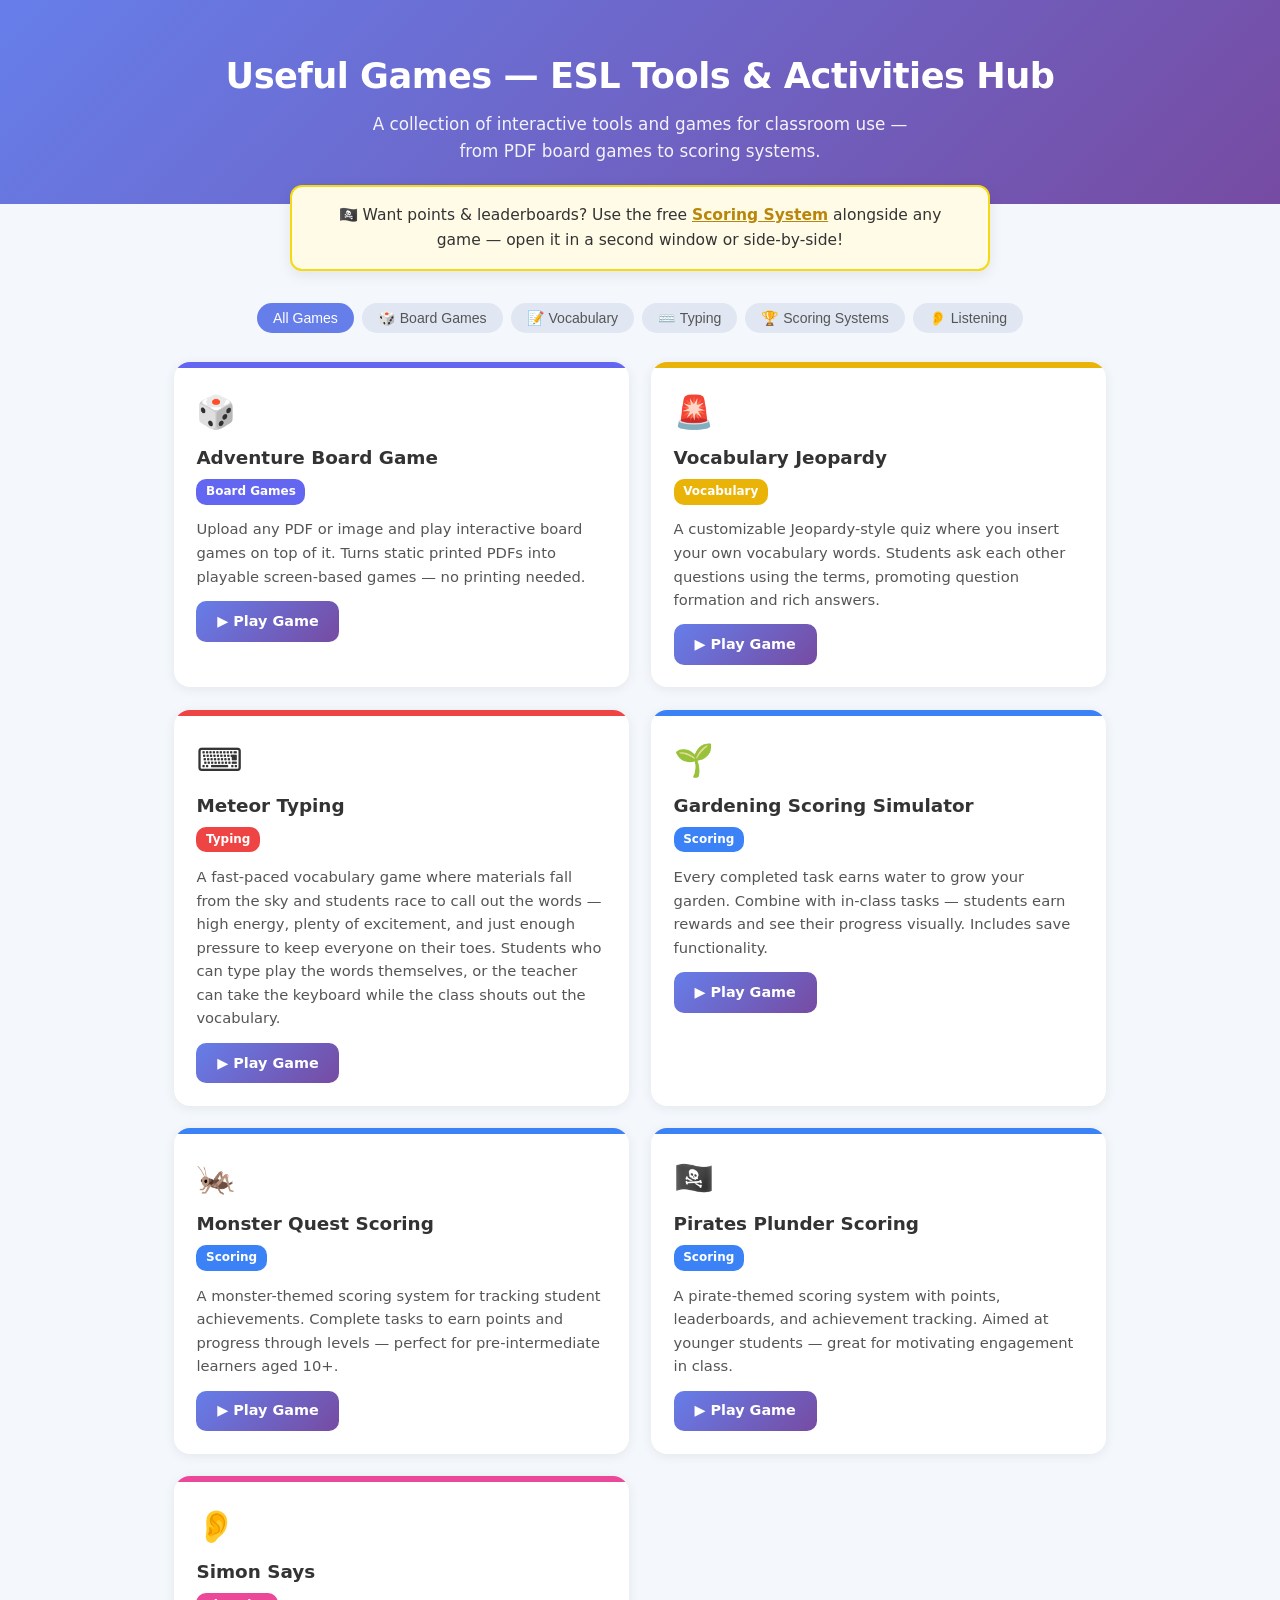
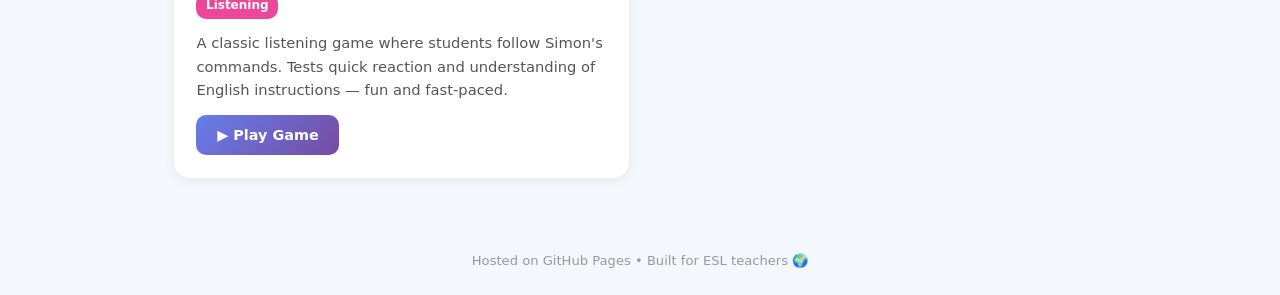
==== index.html @ c33f785d "Add index.html for ESL tools and activities hub" ====
<!DOCTYPE html>
<html lang="en">
<head>
  <meta charset="UTF-8" />
  <meta name="viewport" content="width=device-width, initial-scale=1.0" />
  <title>Useful Games — ESL Tools &amp; Activities Hub</title>
  <style>
    *, *::before, *::after { box-sizing: border-box; margin: 0; padding: 0; }
    body {
      font-family: 'Segoe UI', system-ui, -apple-system, sans-serif;
      background: #f4f7fb;
      color: #333;
      line-height: 1.6;
      min-height: 100vh;
    }

    .hero {
      background: linear-gradient(135deg, #667eea 0%, #764ba2 100%);
      color: #fff;
      text-align: center;
      padding: 3rem 1.5rem 2.5rem;
    }
    .hero h1 {
      font-size: 2.2rem;
      font-weight: 700;
      letter-spacing: -0.5px;
      margin-bottom: 0.4rem;
    }
    .hero p {
        font-size: 1.05rem; opacity: 0.92; max-width: 560px; margin: 0 auto;
    }

    .scoring-banner {
      max-width: 700px;
      margin: -1.2rem auto 2rem;
      padding: 1rem 1.4rem;
      background: #fffbe6;
      border: 2px solid #f5d913;
      border-radius: 12px;
      text-align: center;
      font-size: 0.97rem;
      box-shadow: 0 4px 14px rgba(0,0,0,0.08);
    }
    .scoring-banner a { color: #b8860b; font-weight: 600; text-decoration: underline; }

    .filters {
      display: flex;
      flex-wrap: wrap;
      justify-content: center;
      gap: 0.5rem;
      max-width: 960px;
      margin: 0 auto 1.8rem;
      padding: 0 1rem;
    }
    .filters button {
      border: none;
      background: #e0e7f3;
      color: #555;
      font-size: 0.88rem;
      padding: 0.45rem 1rem;
      border-radius: 20px;
      cursor: pointer;
      transition: all .2s;
    }
    .filters button:hover, .filters button.active {
        background: #667eea; color: #fff;
    }

    .grid {
      display: grid;
      grid-template-columns: repeat(auto-fill, minmax(300px, 1fr));
      gap: 1.4rem;
      max-width: 980px;
      margin: 0 auto;
      padding: 0 1.5rem 3rem;
    }

    .card {
      background: #fff;
      border-radius: 16px;
      box-shadow: 0 2px 12px rgba(0,0,0,0.07);
      overflow: hidden;
      transition: transform .2s, box-shadow .2s;
    }
    .card:hover {
        transform: translateY(-4px);
        box-shadow: 0 8px 24px rgba(0,0,0,0.12);
    }

    .card[hidden] {
      display: none;
    }

    .card-band { height: 6px; }

    .card-body { padding: 1.2rem 1.4rem 1.4rem; }

    .card-emoji { font-size: 2rem; margin-bottom: 0.3rem; }
    .card-title { font-size: 1.15rem; font-weight: 700; margin-bottom: 0.4rem; }

    .card-tags { display: flex; flex-wrap: wrap; gap: 0.35rem; margin-bottom: 0.8rem; }
    .tag {
      font-size: 0.75rem;
      padding: 0.2rem 0.6rem;
      border-radius: 10px;
      font-weight: 600;
      color: #fff;
    }

    .card-desc { font-size: 0.92rem; color: #555; margin-bottom: 0.8rem; }

    .play-btn {
      display: inline-block;
      text-decoration: none;
      background: linear-gradient(135deg, #667eea, #764ba2);
      color: #fff;
      font-weight: 600;
      font-size: 0.9rem;
      padding: 0.55rem 1.3rem;
      border-radius: 10px;
      transition: opacity .2s;
    }
    .play-btn:hover { opacity: 0.88; }

    .cat-boardgames   { background: #6366f1; }
    .cat-vocabulary   { background: #eab308; color: #fff; }
    .cat-typing       { background: #ef4444; }
    .cat-scoring      { background: #3b82f6; }
    .cat-listening    { background: #ec4899; }

    footer {
      text-align: center;
      padding: 1.5rem;
      font-size: 0.82rem;
      color: #999;
    }

    @media (max-width: 600px) {
        .hero h1 { font-size: 1.6rem; }
        .grid { grid-template-columns: 1fr; }
    }

    noscript {
      display: block;
      background: #fff3cd;
      border: 2px solid #ffc107;
      border-radius: 8px;
      padding: 1rem 1.5rem;
      margin: 0 auto 2rem;
      max-width: 700px;
      text-align: center;
      font-size: 0.9rem;
      color: #856404;
    }
  </style>
</head>
<body>

  <header class="hero">
    <h1>Useful Games — ESL Tools &amp; Activities Hub</h1>
    <p>A collection of interactive tools and games for classroom use — from PDF board games to scoring systems.</p>
  </header>

  <div class="scoring-banner">
    🏴‍☠️ Want points &amp; leaderboards? Use the free <a href="https://englishwithc.github.io/useful-games/scoring-pirates-plunder/" target="_blank" rel="noopener">Scoring System</a> alongside any game — open it in a second window or side-by-side!
  </div>

  <div class="filters" id="filters">
    <button class="active" data-filter="all">All Games</button>
    <button data-filter="boardgames">🎲 Board Games</button>
    <button data-filter="vocabulary">📝 Vocabulary</button>
    <button data-filter="typing">⌨️ Typing</button>
    <button data-filter="scoring">🏆 Scoring Systems</button>
    <button data-filter="listening">👂 Listening</button>
  </div>

  <main class="grid" id="grid">
    <article class="card" data-cat="boardgames">
      <div class="card-band" style="background:#6366f1"></div>
      <div class="card-body">
        <div class="card-emoji">🎲</div>
        <div class="card-title">Adventure Board Game</div>
        <div class="card-tags"><span class="tag cat-boardgames">Board Games</span></div>
        <p class="card-desc">Upload any PDF or image and play interactive board games on top of it. Turns static printed PDFs into playable screen-based games — no printing needed.</p>
        <a class="play-btn" href="./boardgame-from-pdf/" target="_blank" rel="noopener">▶ Play Game</a>
      </div>
    </article>

    <article class="card" data-cat="vocabulary">
      <div class="card-band" style="background:#eab308"></div>
      <div class="card-body">
        <div class="card-emoji">🚨</div>
        <div class="card-title">Vocabulary Jeopardy</div>
        <div class="card-tags"><span class="tag cat-vocabulary">Vocabulary</span></div>
        <p class="card-desc">A customizable Jeopardy-style quiz where you insert your own vocabulary words. Students ask each other questions using the terms, promoting question formation and rich answers.</p>
        <a class="play-btn" href="./jeopardy-question-edition/" target="_blank" rel="noopener">▶ Play Game</a>
      </div>
    </article>

    <article class="card" data-cat="typing">
      <div class="card-band" style="background:#ef4444"></div>
      <div class="card-body">
        <div class="card-emoji">⌨️</div>
        <div class="card-title">Meteor Typing</div>
        <div class="card-tags"><span class="tag cat-typing">Typing</span></div>
        <p class="card-desc">A fast-paced vocabulary game where materials fall from the sky and students race to call out the words — high energy, plenty of excitement, and just enough pressure to keep everyone on their toes. Students who can type play the words themselves, or the teacher can take the keyboard while the class shouts out the vocabulary.</p>
        <a class="play-btn" href="./meteor-typing/" target="_blank" rel="noopener">▶ Play Game</a>
      </div>
    </article>

    <article class="card" data-cat="scoring">
      <div class="card-band" style="background:#3b82f6"></div>
      <div class="card-body">
        <div class="card-emoji">🌱</div>
        <div class="card-title">Gardening Scoring Simulator</div>
        <div class="card-tags"><span class="tag cat-scoring">Scoring</span></div>
        <p class="card-desc">Every completed task earns water to grow your garden. Combine with in-class tasks — students earn rewards and see their progress visually. Includes save functionality.</p>
        <a class="play-btn" href="./scoring-gardening-simulator/" target="_blank" rel="noopener">▶ Play Game</a>
      </div>
    </article>

    <article class="card" data-cat="scoring">
      <div class="card-band" style="background:#3b82f6"></div>
      <div class="card-body">
        <div class="card-emoji">🦗</div>
        <div class="card-title">Monster Quest Scoring</div>
        <div class="card-tags"><span class="tag cat-scoring">Scoring</span></div>
        <p class="card-desc">A monster-themed scoring system for tracking student achievements. Complete tasks to earn points and progress through levels — perfect for pre-intermediate learners aged 10+.</p>
        <a class="play-btn" href="./scoring-monster-quest/" target="_blank" rel="noopener">▶ Play Game</a>
      </div>
    </article>

    <article class="card" data-cat="scoring">
      <div class="card-band" style="background:#3b82f6"></div>
      <div class="card-body">
        <div class="card-emoji">🏴‍☠️</div>
        <div class="card-title">Pirates Plunder Scoring</div>
        <div class="card-tags"><span class="tag cat-scoring">Scoring</span></div>
        <p class="card-desc">A pirate-themed scoring system with points, leaderboards, and achievement tracking. Aimed at younger students — great for motivating engagement in class.</p>
        <a class="play-btn" href="./scoring-pirates-plunder/" target="_blank" rel="noopener">▶ Play Game</a>
      </div>
    </article>

    <article class="card" data-cat="listening">
      <div class="card-band" style="background:#ec4899"></div>
      <div class="card-body">
        <div class="card-emoji">👂</div>
        <div class="card-title">Simon Says</div>
        <div class="card-tags"><span class="tag cat-listening">Listening</span></div>
        <p class="card-desc">A classic listening game where students follow Simon's commands. Tests quick reaction and understanding of English instructions — fun and fast-paced.</p>
        <a class="play-btn" href="./simon-says/" target="_blank" rel="noopener">▶ Play Game</a>
      </div>
    </article>
  </main>

  <noscript>
    🔔 JavaScript is disabled in your browser. The game cards below require JavaScript to load. Please enable JavaScript to browse and filter the games.
  </noscript>

  <footer>Hosted on GitHub Pages &bull; Built for ESL teachers 🌍</footer>

<script>
  const grid = document.getElementById('grid');
  const cards = Array.from(grid.querySelectorAll('.card'));

  document.getElementById('filters').addEventListener('click', function (e) {
    const btn = e.target.closest('button');
    if (!btn) return;

    document.querySelectorAll('#filters button')
      .forEach(b => b.classList.toggle('active', b === btn));

    const filter = btn.dataset.filter;
    cards.forEach(card => {
      const cats = card.dataset.cat.split(',');
      card.hidden = !(filter === 'all' || cats.includes(filter));
    });
  });
</script>
</body>
</html>
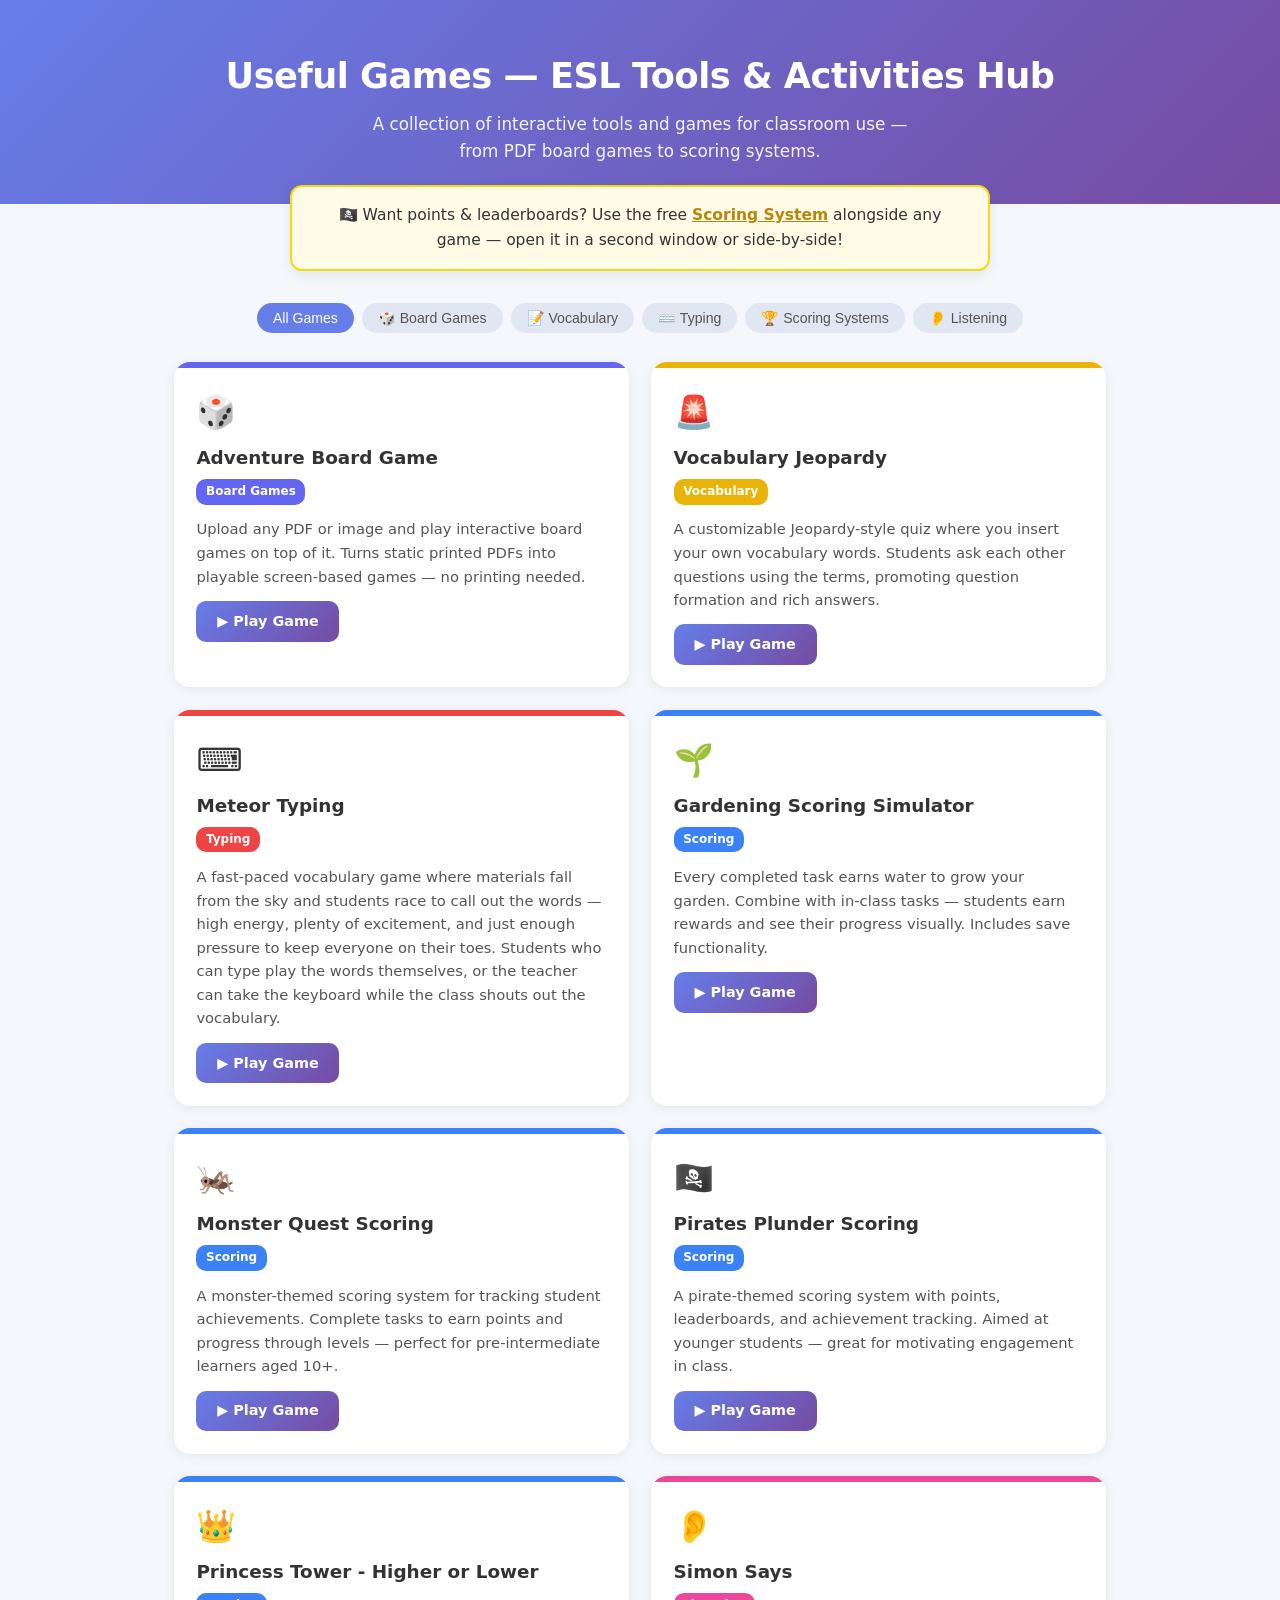
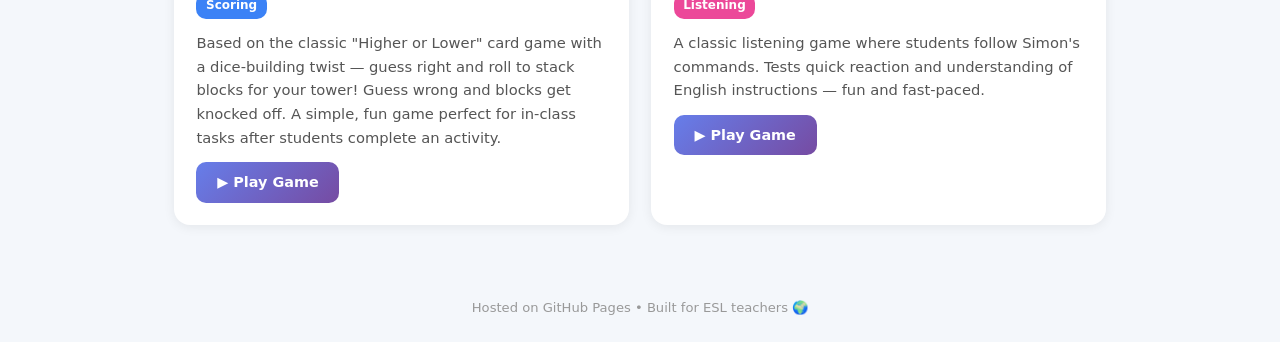
==== commit 299930d7: "Update index.html" ====
--- a/index.html
+++ b/index.html
@@ -241,6 +241,17 @@
       </div>
     </article>
 
+    <article class="card" data-cat="scoring">
+      <div class="card-band" style="background:#3b82f6"></div>
+      <div class="card-body">
+        <div class="card-emoji">👑</div>
+        <div class="card-title">Princess Tower - Higher or Lower</div>
+        <div class="card-tags"><span class="tag cat-scoring">Scoring</span></div>
+        <p class="card-desc">Based on the classic "Higher or Lower" card game with a dice-building twist — guess right and roll to stack blocks for your tower! Guess wrong and blocks get knocked off. A simple, fun game perfect for in-class tasks after students complete an activity.</p>
+        <a class="play-btn" href="./scoring-princess-tower/" target="_blank" rel="noopener">▶ Play Game</a>
+      </div>
+    </article>
+
     <article class="card" data-cat="listening">
       <div class="card-band" style="background:#ec4899"></div>
       <div class="card-body">
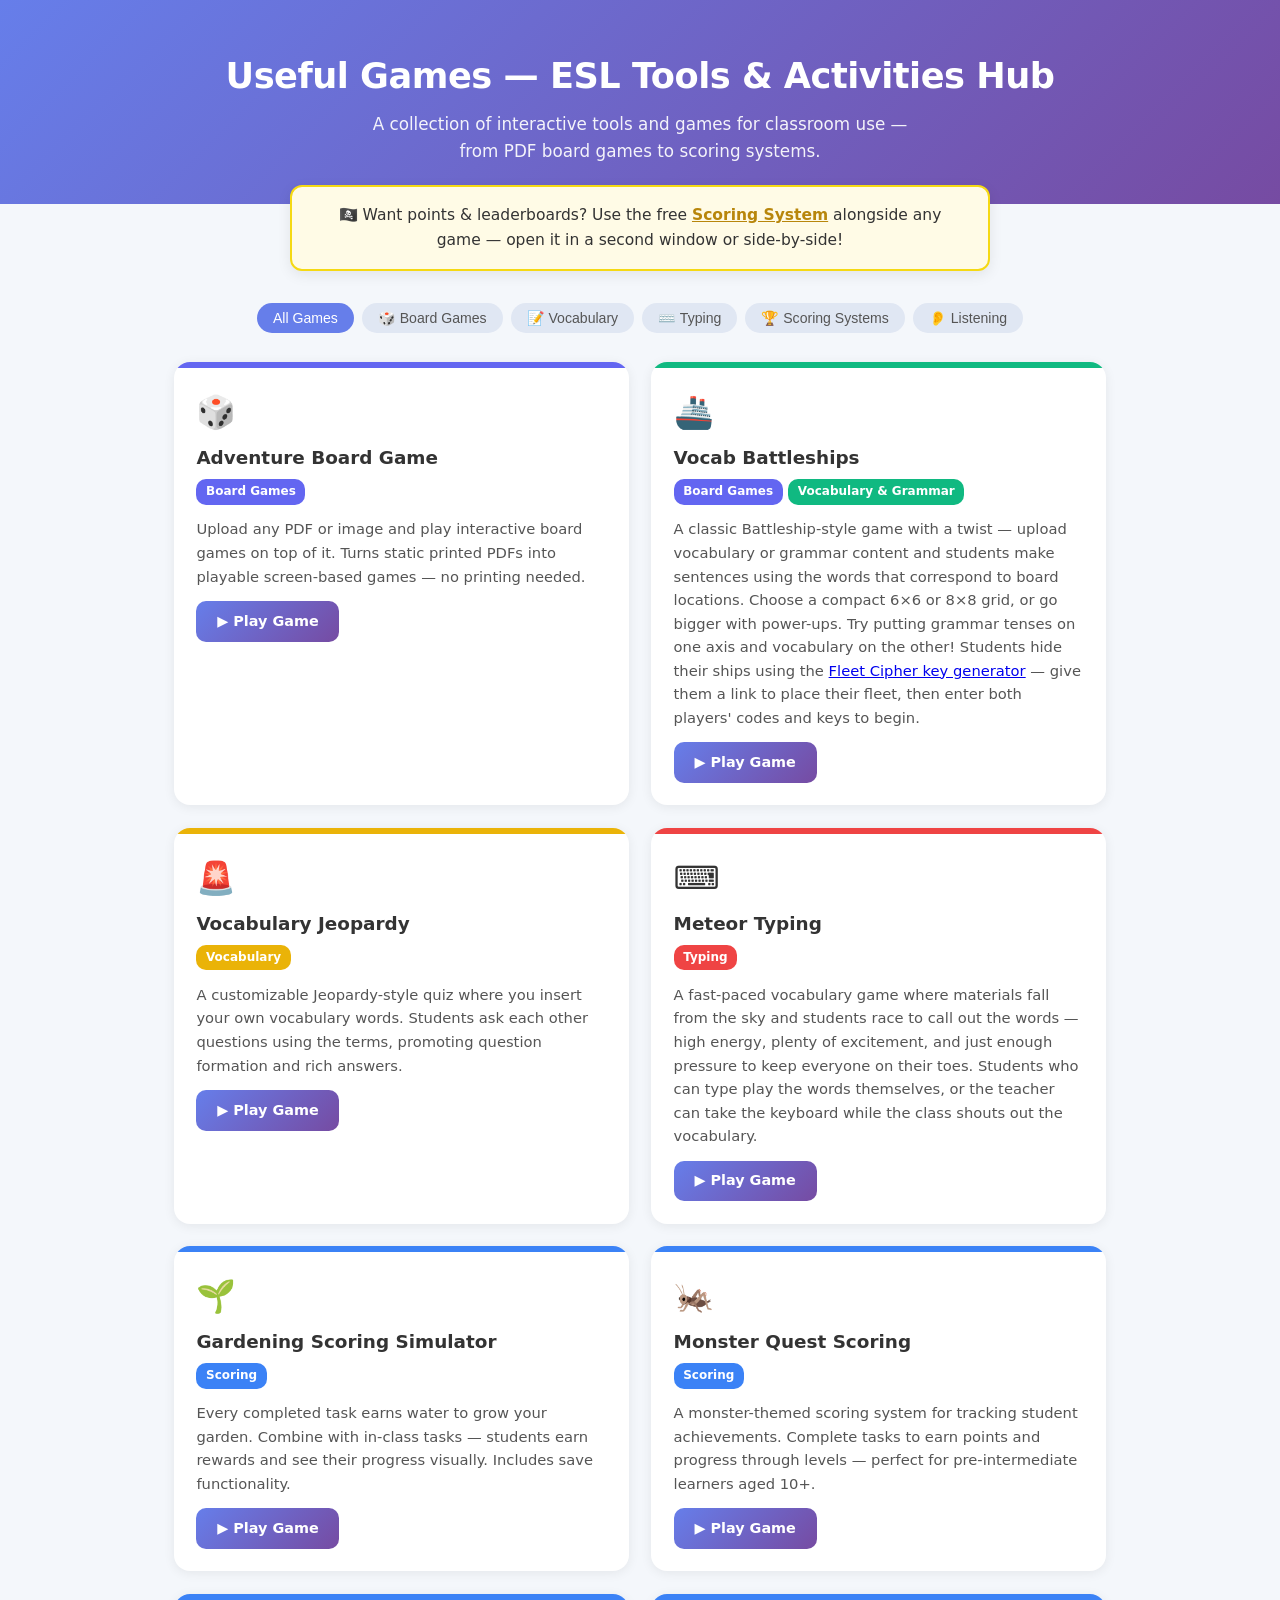
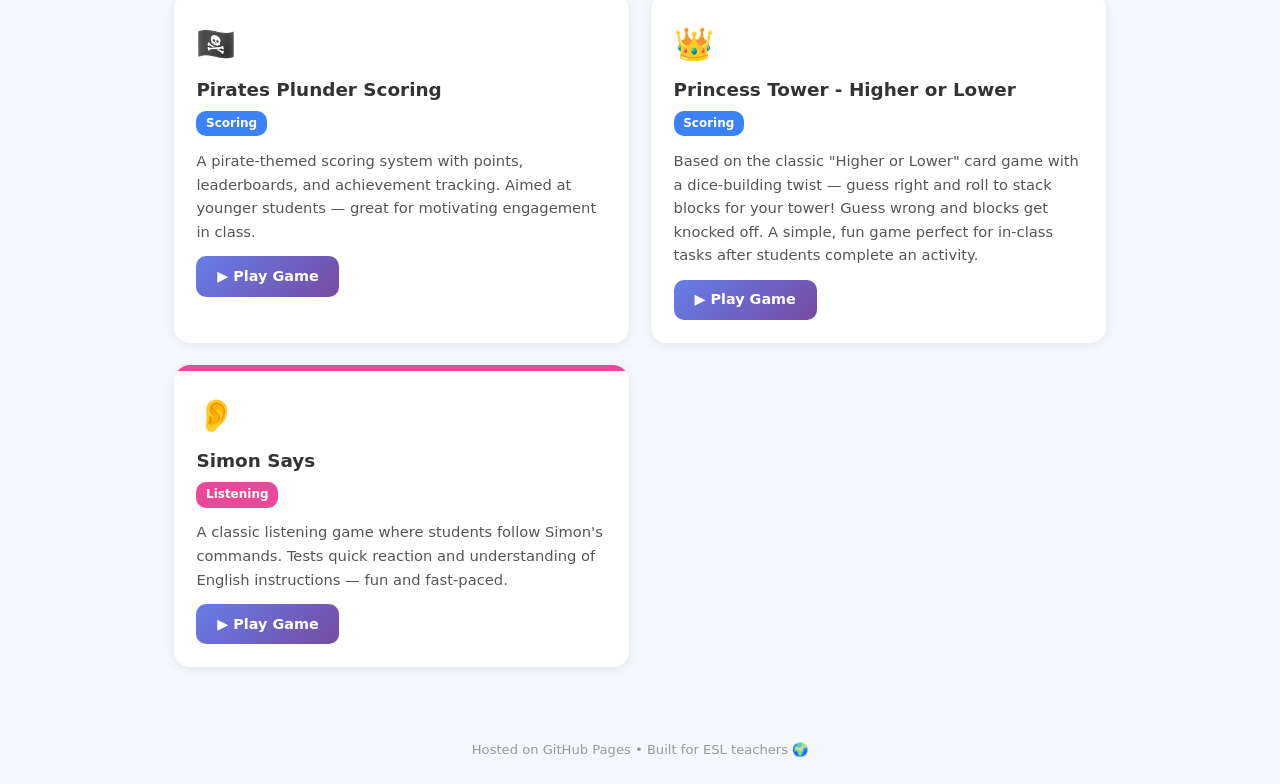
==== commit b2b8f226: "Add Vocab Battleships card to hub page" ====
--- a/index.html
+++ b/index.html
@@ -127,6 +127,7 @@
     .cat-typing       { background: #ef4444; }
     .cat-scoring      { background: #3b82f6; }
     .cat-listening    { background: #ec4899; }
+    .cat-grammar      { background: #10b981; color: #fff; }
 
     footer {
       text-align: center;
@@ -186,6 +187,17 @@
       </div>
     </article>
 
+    <article class="card" data-cat="boardgames,vocabulary">
+      <div class="card-band" style="background:#10b981"></div>
+      <div class="card-body">
+        <div class="card-emoji">🚢</div>
+        <div class="card-title">Vocab Battleships</div>
+        <div class="card-tags"><span class="tag cat-boardgames">Board Games</span><span class="tag cat-grammar">Vocabulary &amp; Grammar</span></div>
+        <p class="card-desc">A classic Battleship-style game with a twist — upload vocabulary or grammar content and students make sentences using the words that correspond to board locations. Choose a compact 6×6 or 8×8 grid, or go bigger with power-ups. Try putting grammar tenses on one axis and vocabulary on the other! Students hide their ships using the <a href="./vocab-battleship/cipher.html" target="_blank" rel="noopener">Fleet Cipher key generator</a> — give them a link to place their fleet, then enter both players' codes and keys to begin.</p>
+        <a class="play-btn" href="./vocab-battleship/" target="_blank" rel="noopener">▶ Play Game</a>
+      </div>
+    </article>
+
     <article class="card" data-cat="vocabulary">
       <div class="card-band" style="background:#eab308"></div>
       <div class="card-body">
